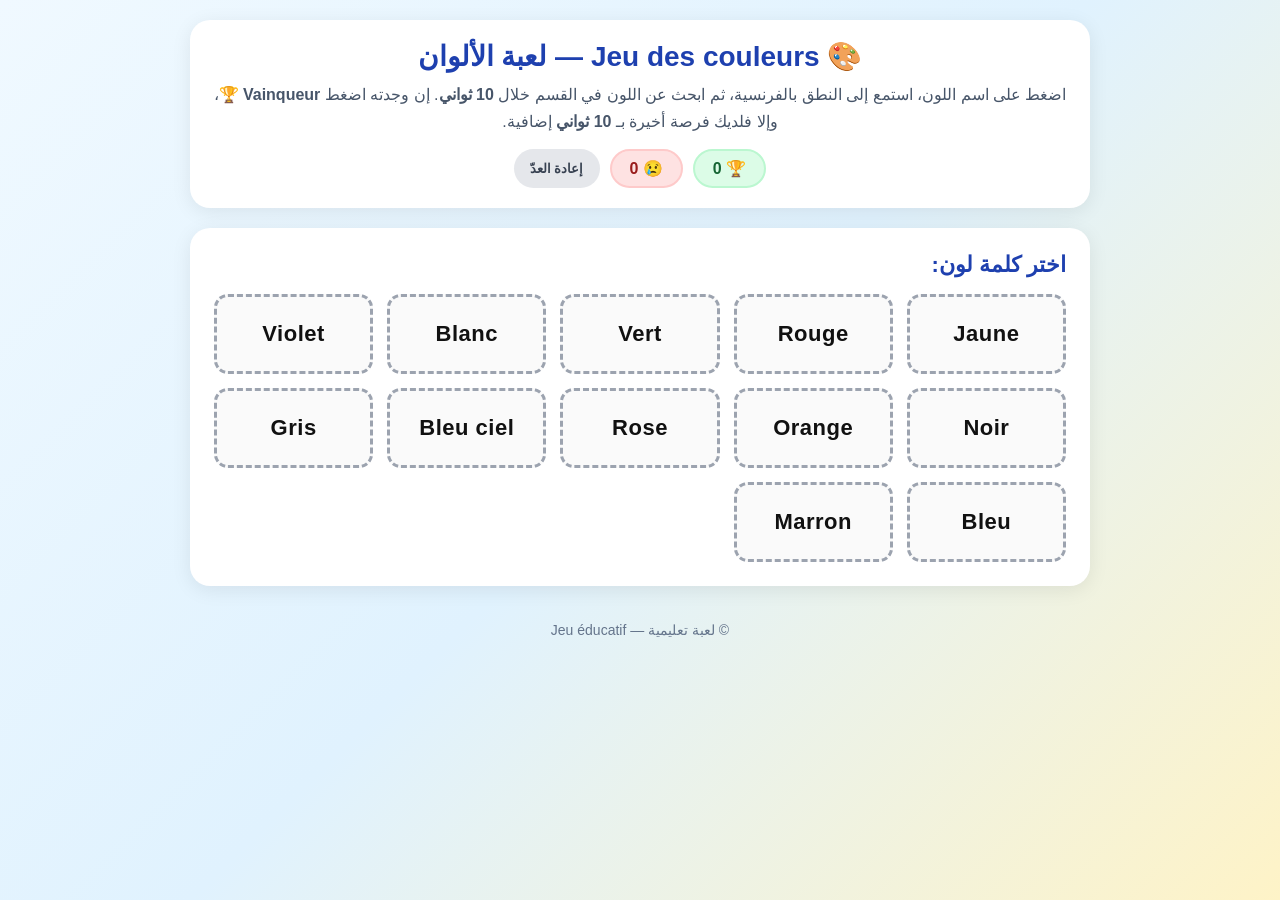
==== color-game.html @ ed0cdc64 "refactor: make color game a standalone single-file app (color-game.html)" ====
<!doctype html>
<html lang="ar" dir="rtl">
<head>
<meta charset="utf-8"/>
<meta name="viewport" content="width=device-width,initial-scale=1"/>
<title>Jeu des couleurs 🎨 لعبة الألوان</title>
<style>
  /* ===== تصميم مستقل بالكامل ===== */
  *{box-sizing:border-box;margin:0;padding:0}
  html,body{height:100%}
  body{
    font-family:"Segoe UI",Tahoma,Arial,sans-serif;
    background:linear-gradient(135deg,#f0f9ff 0%,#e0f2fe 50%,#fef3c7 100%);
    min-height:100vh;color:#111;padding:20px;
  }
  .app{max-width:900px;margin:0 auto}

  header{
    text-align:center;padding:20px;background:#fff;border-radius:20px;
    box-shadow:0 4px 20px rgba(0,0,0,.08);margin-bottom:20px;
  }
  header h1{font-size:28px;color:#1e40af;margin-bottom:8px}
  header p{color:#475569;font-size:16px;line-height:1.7}

  /* شريط النقاط */
  .score-bar{
    display:flex;gap:10px;justify-content:center;flex-wrap:wrap;margin-top:14px;
  }
  .pill{
    padding:8px 18px;border-radius:999px;font-weight:800;font-size:16px;
    border:2px solid transparent;
  }
  .pill.win{background:#dcfce7;color:#166534;border-color:#bbf7d0}
  .pill.lose{background:#fee2e2;color:#991b1b;border-color:#fecaca}
  .btn-reset{
    background:#e5e7eb;border:0;padding:8px 16px;border-radius:999px;
    font-weight:700;cursor:pointer;color:#374151;
  }
  .btn-reset:hover{background:#d1d5db}

  /* شبكة الألوان - أسماء فقط */
  .card{
    background:#fff;border-radius:20px;padding:24px;
    box-shadow:0 4px 20px rgba(0,0,0,.08);
  }
  .card h2{color:#1e40af;margin-bottom:16px;font-size:22px}

  .colors-grid{
    display:grid;
    grid-template-columns:repeat(auto-fit,minmax(150px,1fr));
    gap:14px;
  }
  .color-btn{
    padding:24px 16px;
    border:3px dashed #9ca3af;
    border-radius:14px;
    background:#fafafa;
    color:#111;
    font-size:22px;font-weight:900;
    cursor:pointer;
    transition:all .2s ease;
    font-family:"Segoe UI",Arial,sans-serif;
    letter-spacing:.5px;
  }
  .color-btn:hover{
    transform:translateY(-3px);
    box-shadow:0 10px 20px rgba(0,0,0,.1);
    border-color:#3b82f6;background:#fff;
  }
  .color-btn:active{transform:translateY(0)}
  .color-btn:disabled{opacity:.4;cursor:not-allowed;transform:none}

  /* ===== النافذة المنبثقة ===== */
  .overlay{
    position:fixed;inset:0;background:rgba(0,0,0,.6);
    display:none;align-items:center;justify-content:center;
    z-index:100;padding:16px;animation:fadeIn .2s ease;
  }
  .overlay.show{display:flex}
  @keyframes fadeIn{from{opacity:0}to{opacity:1}}

  .modal{
    background:#fff;border-radius:22px;width:min(480px,100%);
    padding:24px;box-shadow:0 20px 60px rgba(0,0,0,.35);
    text-align:center;animation:pop .25s ease;
  }
  @keyframes pop{from{transform:scale(.85);opacity:0}to{transform:scale(1);opacity:1}}

  .modal-head{display:flex;justify-content:space-between;align-items:flex-start;margin-bottom:6px}
  .modal-head .small{color:#6b7280;font-size:14px;font-weight:700;text-align:start}
  .current-color{font-size:36px;font-weight:900;color:#111;margin-top:4px;text-align:start}
  .close{
    border:0;background:#f3f4f6;width:38px;height:38px;border-radius:12px;
    font-size:22px;cursor:pointer;color:#374151;
  }
  .close:hover{background:#e5e7eb}

  /* دائرة المؤقّت */
  .timer-wrap{position:relative;width:200px;height:200px;margin:18px auto}
  .timer-svg{width:100%;height:100%;transform:rotate(-90deg)}
  .timer-bg{fill:none;stroke:#e5e7eb;stroke-width:10}
  .timer-fg{
    fill:none;stroke:#16a34a;stroke-width:10;stroke-linecap:round;
    stroke-dasharray:339.292;stroke-dashoffset:0;
    transition:stroke-dashoffset 1s linear,stroke .3s;
  }
  .timer-fg.warning{stroke:#f59e0b}
  .timer-fg.danger{stroke:#dc2626}
  .timer-text{
    position:absolute;inset:0;display:flex;align-items:center;justify-content:center;
    font-size:64px;font-weight:900;color:#111;
  }

  .btn{
    border:0;border-radius:12px;padding:14px 22px;font-size:17px;font-weight:800;
    cursor:pointer;transition:all .15s;font-family:inherit;
  }
  .btn.win-btn{background:#16a34a;color:#fff}
  .btn.win-btn:hover{background:#15803d}
  .btn.secondary{background:#e5e7eb;color:#374151}
  .btn.secondary:hover{background:#d1d5db}
  .btn.bonus{background:#f59e0b;color:#fff}
  .btn.bonus:hover{background:#d97706}

  .modal-actions{display:flex;gap:10px;justify-content:center;flex-wrap:wrap;margin-top:12px}
  .hidden{display:none !important}

  .second-chance{
    background:#fff7ed;border:3px solid #fed7aa;border-radius:16px;
    padding:20px;margin-top:14px;
  }
  .cry{font-size:72px;line-height:1;animation:shake .6s ease infinite}
  @keyframes shake{0%,100%{transform:translateX(0)}25%{transform:translateX(-5px)}75%{transform:translateX(5px)}}
  .second-chance p{font-weight:800;color:#9a3412;margin:10px 0 14px;font-size:17px}

  .win-screen{
    background:#f0fdf4;border:3px solid #bbf7d0;border-radius:16px;
    padding:20px;margin-top:14px;
  }
  .trophy{font-size:80px;line-height:1;animation:bounce .8s ease infinite alternate}
  @keyframes bounce{to{transform:translateY(-10px) rotate(-5deg)}}
  .win-screen p{font-weight:800;color:#166534;font-size:22px;margin:10px 0 14px}

  footer{text-align:center;color:#64748b;margin-top:20px;padding:16px;font-size:14px}

  @media (max-width:480px){
    .color-btn{font-size:18px;padding:20px 10px}
    .timer-wrap{width:160px;height:160px}
    .timer-text{font-size:48px}
    header h1{font-size:22px}
    .current-color{font-size:28px}
  }
</style>
</head>
<body>
<div class="app">

  <header>
    <h1>🎨 Jeu des couleurs — لعبة الألوان</h1>
    <p>اضغط على اسم اللون، استمع إلى النطق بالفرنسية، ثم ابحث عن اللون في القسم خلال <strong>10 ثواني</strong>.
       إن وجدته اضغط <strong>Vainqueur</strong> 🏆، وإلا فلديك فرصة أخيرة بـ <strong>10 ثواني</strong> إضافية.</p>
    <div class="score-bar">
      <span class="pill win">🏆 <span id="scoreWin">0</span></span>
      <span class="pill lose">😢 <span id="scoreLose">0</span></span>
      <button class="btn-reset" onclick="resetScore()">إعادة العدّ</button>
    </div>
  </header>

  <div class="card">
    <h2>اختر كلمة لون:</h2>
    <div class="colors-grid" id="colorsGrid"></div>
  </div>

  <footer>© لعبة تعليمية — Jeu éducatif</footer>
</div>

<!-- النافذة المنبثقة -->
<div class="overlay" id="overlay">
  <div class="modal">
    <div class="modal-head">
      <div>
        <div class="small">ابحث عن اللون:</div>
        <div class="current-color" id="currentColor">—</div>
      </div>
      <button class="close" onclick="closeGame()">×</button>
    </div>

    <div class="timer-wrap">
      <svg viewBox="0 0 120 120" class="timer-svg">
        <circle cx="60" cy="60" r="54" class="timer-bg"></circle>
        <circle cx="60" cy="60" r="54" class="timer-fg" id="timerFg"></circle>
      </svg>
      <div class="timer-text" id="timerText">10</div>
    </div>

    <div class="modal-actions" id="mainActions">
      <button class="btn win-btn" onclick="declareWin()">🏆 Vainqueur</button>
      <button class="btn secondary" onclick="speakCurrent()">🔊 Répéter</button>
    </div>

    <div class="second-chance hidden" id="secondChance">
      <div class="cry">😢</div>
      <p>انتهى الوقت! هل تريد <strong>10 ثواني</strong> إضافية؟</p>
      <div class="modal-actions">
        <button class="btn bonus" onclick="giveBonusTime()">⏱️ +10 ثواني</button>
        <button class="btn secondary" onclick="closeGame()">استسلام</button>
      </div>
    </div>

    <div class="win-screen hidden" id="winScreen">
      <div class="trophy">🏆</div>
      <p>Bravo ! أحسنت!</p>
      <button class="btn win-btn" onclick="closeGame()">متابعة</button>
    </div>
  </div>
</div>

<script>
  // ============= قائمة الألوان =============
  const COLORS = [
    "Rouge","Bleu","Jaune","Vert","Orange","Violet",
    "Rose","Noir","Blanc","Marron","Gris","Bleu ciel"
  ];

  const state = {
    current:null,timeLeft:10,timer:null,
    bonusGiven:false,inGame:false,
    score:{win:0,lose:0}
  };

  // ============= الأصوات (بدون ملفات خارجية) =============
  let audioCtx = null;
  function ac(){
    if(!audioCtx) audioCtx = new (window.AudioContext||window.webkitAudioContext)();
    if(audioCtx.state === "suspended") audioCtx.resume();
    return audioCtx;
  }

  function tone(freq,duration=0.2,type="sine",gain=0.2,when=0){
    const ctx=ac();
    const osc=ctx.createOscillator();
    const g=ctx.createGain();
    osc.type=type;osc.frequency.value=freq;
    g.gain.value=gain;
    osc.connect(g).connect(ctx.destination);
    const t=ctx.currentTime+when;
    osc.start(t);
    g.gain.setValueAtTime(gain,t);
    g.gain.exponentialRampToValueAtTime(0.0001,t+duration);
    osc.stop(t+duration+0.02);
  }

  // صوت الفوز: لحن صاعد + تصفيق
  function playWinSound(){
    const notes=[523.25,659.25,783.99,1046.5];
    notes.forEach((f,i)=>tone(f,0.18,"triangle",0.25,i*0.15));
    setTimeout(()=>clapBurst(6),700);
  }

  function clapBurst(count=5){
    const ctx=ac();
    for(let i=0;i<count;i++){
      setTimeout(()=>{
        const bs=ctx.sampleRate*0.08;
        const buf=ctx.createBuffer(1,bs,ctx.sampleRate);
        const data=buf.getChannelData(0);
        for(let j=0;j<bs;j++) data[j]=(Math.random()*2-1)*(1-j/bs);
        const src=ctx.createBufferSource();src.buffer=buf;
        const g=ctx.createGain();g.gain.value=0.35;
        const fl=ctx.createBiquadFilter();
        fl.type="bandpass";fl.frequency.value=2000;
        src.connect(fl).connect(g).connect(ctx.destination);
        src.start();
      },i*110);
    }
  }

  // صوت البكاء
  function playCrySound(){
    const ctx=ac();
    const osc=ctx.createOscillator();
    const g=ctx.createGain();
    const lfo=ctx.createOscillator();
    const lfoGain=ctx.createGain();
    osc.type="sine";osc.frequency.value=420;
    lfo.frequency.value=5;lfoGain.gain.value=60;
    lfo.connect(lfoGain).connect(osc.frequency);
    g.gain.value=0.3;
    osc.connect(g).connect(ctx.destination);
    const t=ctx.currentTime;
    osc.start(t);lfo.start(t);
    osc.frequency.setValueAtTime(500,t);
    osc.frequency.linearRampToValueAtTime(220,t+1.4);
    g.gain.setValueAtTime(0.35,t);
    g.gain.exponentialRampToValueAtTime(0.0001,t+1.6);
    osc.stop(t+1.7);lfo.stop(t+1.7);
  }

  function tickSound(){tone(900,0.05,"square",0.1)}

  // نطق بالفرنسية
  function speakFrench(text){
    if(!("speechSynthesis" in window)) return;
    try{
      window.speechSynthesis.cancel();
      const u=new SpeechSynthesisUtterance(text);
      u.lang="fr-FR";u.rate=0.9;u.pitch=1.05;
      const voices=window.speechSynthesis.getVoices();
      const fr=voices.find(v=>v.lang&&v.lang.toLowerCase().startsWith("fr"));
      if(fr) u.voice=fr;
      window.speechSynthesis.speak(u);
    }catch(e){console.warn(e)}
  }

  if("speechSynthesis" in window){
    window.speechSynthesis.onvoiceschanged=()=>{};
  }

  // ============= بناء الشبكة =============
  function buildGrid(){
    const grid=document.getElementById("colorsGrid");
    grid.innerHTML="";
    const shuffled=[...COLORS].sort(()=>Math.random()-0.5);
    shuffled.forEach(name=>{
      const btn=document.createElement("button");
      btn.className="color-btn";
      btn.textContent=name;
      btn.addEventListener("click",()=>startChallenge(name));
      grid.appendChild(btn);
    });
  }

  // ============= التحدي =============
  function startChallenge(colorName){
    if(state.inGame) return;
    ac(); // تفعيل السياق الصوتي
    state.inGame=true;
    state.current=colorName;
    state.bonusGiven=false;

    document.getElementById("currentColor").textContent=colorName;
    document.getElementById("overlay").classList.add("show");
    document.getElementById("secondChance").classList.add("hidden");
    document.getElementById("winScreen").classList.add("hidden");
    document.getElementById("mainActions").classList.remove("hidden");

    speakFrench(colorName);
    setTimeout(()=>startTimer(10),400);
  }

  function startTimer(seconds){
    clearInterval(state.timer);
    state.timeLeft=seconds;
    updateTimerUI(seconds,seconds);
    state.timer=setInterval(()=>{
      state.timeLeft--;
      updateTimerUI(state.timeLeft,seconds);
      if(state.timeLeft<=3&&state.timeLeft>0) tickSound();
      if(state.timeLeft<=0){
        clearInterval(state.timer);
        onTimeUp();
      }
    },1000);
  }

  function updateTimerUI(left,total){
    const fg=document.getElementById("timerFg");
    const txt=document.getElementById("timerText");
    const CIRC=2*Math.PI*54;
    const ratio=Math.max(0,left/total);
    fg.style.strokeDashoffset=(CIRC*(1-ratio)).toFixed(2);
    fg.classList.remove("warning","danger");
    if(ratio<=0.33) fg.classList.add("danger");
    else if(ratio<=0.66) fg.classList.add("warning");
    txt.textContent=Math.max(0,left);
  }

  function onTimeUp(){
    if(!state.bonusGiven){
      playCrySound();
      document.getElementById("mainActions").classList.add("hidden");
      document.getElementById("secondChance").classList.remove("hidden");
    }else{
      state.score.lose++;
      saveScore();renderScore();
      playCrySound();
      setTimeout(()=>closeGame(),1800);
    }
  }

  function giveBonusTime(){
    state.bonusGiven=true;
    document.getElementById("secondChance").classList.add("hidden");
    document.getElementById("mainActions").classList.remove("hidden");
    speakFrench(state.current);
    setTimeout(()=>startTimer(10),300);
  }

  function declareWin(){
    if(!state.inGame) return;
    clearInterval(state.timer);
    state.score.win++;
    saveScore();renderScore();

    document.getElementById("mainActions").classList.add("hidden");
    document.getElementById("secondChance").classList.add("hidden");
    document.getElementById("winScreen").classList.remove("hidden");

    playWinSound();
    setTimeout(()=>speakFrench("Bravo ! Tu as gagné !"),500);
  }

  function speakCurrent(){
    if(state.current) speakFrench(state.current);
  }

  function closeGame(){
    clearInterval(state.timer);
    state.inGame=false;state.current=null;
    document.getElementById("overlay").classList.remove("show");
    if("speechSynthesis" in window) window.speechSynthesis.cancel();
  }

  // ============= النقاط =============
  function saveScore(){
    try{localStorage.setItem("colorGameScore",JSON.stringify(state.score))}catch(e){}
  }
  function loadScore(){
    try{
      const s=JSON.parse(localStorage.getItem("colorGameScore")||"{}");
      state.score.win=s.win||0;
      state.score.lose=s.lose||0;
    }catch(e){}
  }
  function renderScore(){
    document.getElementById("scoreWin").textContent=state.score.win;
    document.getElementById("scoreLose").textContent=state.score.lose;
  }
  function resetScore(){
    state.score={win:0,lose:0};
    saveScore();renderScore();
  }

  // ============= بدء التشغيل =============
  document.addEventListener("DOMContentLoaded",()=>{
    buildGrid();
    loadScore();
    renderScore();
  });
</script>
</body>
</html>
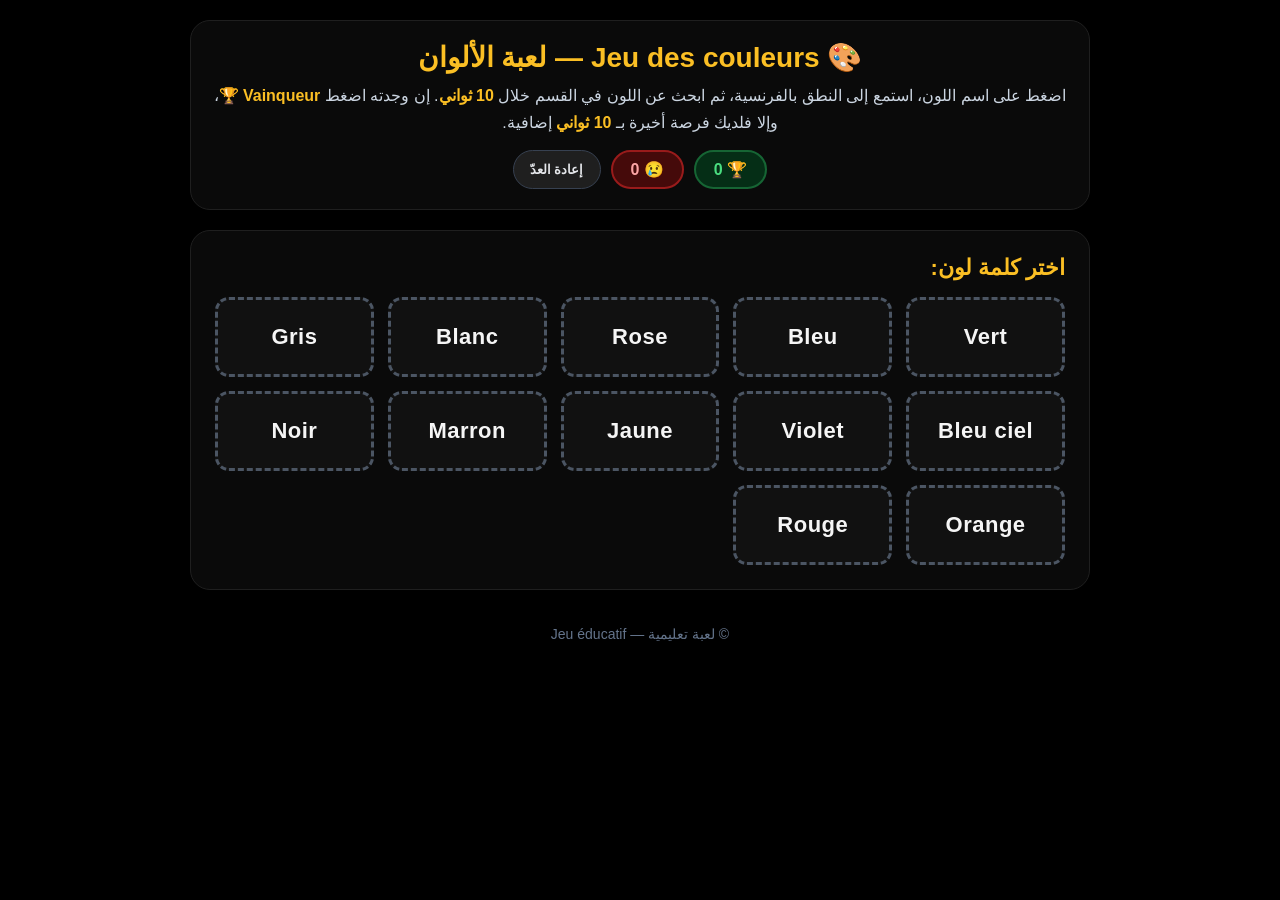
==== commit 95c2c14d: "feat: dark theme + French countdown voice (10 to 0)" ====
--- a/color-game.html
+++ b/color-game.html
@@ -10,17 +10,18 @@
   html,body{height:100%}
   body{
     font-family:"Segoe UI",Tahoma,Arial,sans-serif;
-    background:linear-gradient(135deg,#f0f9ff 0%,#e0f2fe 50%,#fef3c7 100%);
-    min-height:100vh;color:#111;padding:20px;
+    background:#000;
+    min-height:100vh;color:#f5f5f5;padding:20px;
   }
   .app{max-width:900px;margin:0 auto}
 
   header{
-    text-align:center;padding:20px;background:#fff;border-radius:20px;
-    box-shadow:0 4px 20px rgba(0,0,0,.08);margin-bottom:20px;
-  }
-  header h1{font-size:28px;color:#1e40af;margin-bottom:8px}
-  header p{color:#475569;font-size:16px;line-height:1.7}
+    text-align:center;padding:20px;background:#0a0a0a;border:1px solid #1f1f1f;
+    border-radius:20px;margin-bottom:20px;
+  }
+  header h1{font-size:28px;color:#fbbf24;margin-bottom:8px}
+  header p{color:#cbd5e1;font-size:16px;line-height:1.7}
+  header p strong{color:#fbbf24}
 
   /* شريط النقاط */
   .score-bar{
@@ -28,22 +29,21 @@
   }
   .pill{
     padding:8px 18px;border-radius:999px;font-weight:800;font-size:16px;
-    border:2px solid transparent;
-  }
-  .pill.win{background:#dcfce7;color:#166534;border-color:#bbf7d0}
-  .pill.lose{background:#fee2e2;color:#991b1b;border-color:#fecaca}
+    border:2px solid transparent;background:#0a0a0a;
+  }
+  .pill.win{background:#052e16;color:#4ade80;border-color:#166534}
+  .pill.lose{background:#450a0a;color:#fca5a5;border-color:#991b1b}
   .btn-reset{
-    background:#e5e7eb;border:0;padding:8px 16px;border-radius:999px;
-    font-weight:700;cursor:pointer;color:#374151;
-  }
-  .btn-reset:hover{background:#d1d5db}
+    background:#1f1f1f;border:1px solid #374151;padding:8px 16px;border-radius:999px;
+    font-weight:700;cursor:pointer;color:#e5e7eb;
+  }
+  .btn-reset:hover{background:#2a2a2a}
 
   /* شبكة الألوان - أسماء فقط */
   .card{
-    background:#fff;border-radius:20px;padding:24px;
-    box-shadow:0 4px 20px rgba(0,0,0,.08);
-  }
-  .card h2{color:#1e40af;margin-bottom:16px;font-size:22px}
+    background:#0a0a0a;border:1px solid #1f1f1f;border-radius:20px;padding:24px;
+  }
+  .card h2{color:#fbbf24;margin-bottom:16px;font-size:22px}
 
   .colors-grid{
     display:grid;
@@ -52,10 +52,10 @@
   }
   .color-btn{
     padding:24px 16px;
-    border:3px dashed #9ca3af;
+    border:3px dashed #4b5563;
     border-radius:14px;
-    background:#fafafa;
-    color:#111;
+    background:#111;
+    color:#f5f5f5;
     font-size:22px;font-weight:900;
     cursor:pointer;
     transition:all .2s ease;
@@ -64,15 +64,14 @@
   }
   .color-btn:hover{
     transform:translateY(-3px);
-    box-shadow:0 10px 20px rgba(0,0,0,.1);
-    border-color:#3b82f6;background:#fff;
+    border-color:#fbbf24;background:#1a1a1a;color:#fbbf24;
   }
   .color-btn:active{transform:translateY(0)}
   .color-btn:disabled{opacity:.4;cursor:not-allowed;transform:none}
 
   /* ===== النافذة المنبثقة ===== */
   .overlay{
-    position:fixed;inset:0;background:rgba(0,0,0,.6);
+    position:fixed;inset:0;background:rgba(0,0,0,.85);
     display:none;align-items:center;justify-content:center;
     z-index:100;padding:16px;animation:fadeIn .2s ease;
   }
@@ -80,36 +79,44 @@
   @keyframes fadeIn{from{opacity:0}to{opacity:1}}
 
   .modal{
-    background:#fff;border-radius:22px;width:min(480px,100%);
-    padding:24px;box-shadow:0 20px 60px rgba(0,0,0,.35);
+    background:#0a0a0a;border:1px solid #1f1f1f;border-radius:22px;width:min(480px,100%);
+    padding:24px;box-shadow:0 20px 60px rgba(0,0,0,.8);
     text-align:center;animation:pop .25s ease;
   }
   @keyframes pop{from{transform:scale(.85);opacity:0}to{transform:scale(1);opacity:1}}
 
   .modal-head{display:flex;justify-content:space-between;align-items:flex-start;margin-bottom:6px}
-  .modal-head .small{color:#6b7280;font-size:14px;font-weight:700;text-align:start}
-  .current-color{font-size:36px;font-weight:900;color:#111;margin-top:4px;text-align:start}
+  .modal-head .small{color:#9ca3af;font-size:14px;font-weight:700;text-align:start}
+  .current-color{font-size:36px;font-weight:900;color:#fbbf24;margin-top:4px;text-align:start}
   .close{
-    border:0;background:#f3f4f6;width:38px;height:38px;border-radius:12px;
-    font-size:22px;cursor:pointer;color:#374151;
-  }
-  .close:hover{background:#e5e7eb}
+    border:0;background:#1f1f1f;color:#e5e7eb;width:38px;height:38px;border-radius:12px;
+    font-size:22px;cursor:pointer;
+  }
+  .close:hover{background:#2a2a2a}
 
   /* دائرة المؤقّت */
   .timer-wrap{position:relative;width:200px;height:200px;margin:18px auto}
   .timer-svg{width:100%;height:100%;transform:rotate(-90deg)}
-  .timer-bg{fill:none;stroke:#e5e7eb;stroke-width:10}
+  .timer-bg{fill:none;stroke:#1f1f1f;stroke-width:10}
   .timer-fg{
-    fill:none;stroke:#16a34a;stroke-width:10;stroke-linecap:round;
+    fill:none;stroke:#22c55e;stroke-width:10;stroke-linecap:round;
     stroke-dasharray:339.292;stroke-dashoffset:0;
     transition:stroke-dashoffset 1s linear,stroke .3s;
   }
   .timer-fg.warning{stroke:#f59e0b}
-  .timer-fg.danger{stroke:#dc2626}
+  .timer-fg.danger{stroke:#ef4444}
   .timer-text{
     position:absolute;inset:0;display:flex;align-items:center;justify-content:center;
-    font-size:64px;font-weight:900;color:#111;
-  }
+    font-size:64px;font-weight:900;color:#f5f5f5;
+    transition:color .3s, transform .2s;
+  }
+  .timer-text.pulse{animation:numPulse .5s ease}
+  @keyframes numPulse{
+    0%{transform:scale(1)}
+    50%{transform:scale(1.25);color:#fbbf24}
+    100%{transform:scale(1)}
+  }
+  .timer-text.danger-num{color:#ef4444}
 
   .btn{
     border:0;border-radius:12px;padding:14px 22px;font-size:17px;font-weight:800;
@@ -117,29 +124,29 @@
   }
   .btn.win-btn{background:#16a34a;color:#fff}
   .btn.win-btn:hover{background:#15803d}
-  .btn.secondary{background:#e5e7eb;color:#374151}
-  .btn.secondary:hover{background:#d1d5db}
-  .btn.bonus{background:#f59e0b;color:#fff}
+  .btn.secondary{background:#1f1f1f;color:#e5e7eb;border:1px solid #374151}
+  .btn.secondary:hover{background:#2a2a2a}
+  .btn.bonus{background:#f59e0b;color:#111}
   .btn.bonus:hover{background:#d97706}
 
   .modal-actions{display:flex;gap:10px;justify-content:center;flex-wrap:wrap;margin-top:12px}
   .hidden{display:none !important}
 
   .second-chance{
-    background:#fff7ed;border:3px solid #fed7aa;border-radius:16px;
+    background:#1c1917;border:3px solid #78350f;border-radius:16px;
     padding:20px;margin-top:14px;
   }
   .cry{font-size:72px;line-height:1;animation:shake .6s ease infinite}
   @keyframes shake{0%,100%{transform:translateX(0)}25%{transform:translateX(-5px)}75%{transform:translateX(5px)}}
-  .second-chance p{font-weight:800;color:#9a3412;margin:10px 0 14px;font-size:17px}
+  .second-chance p{font-weight:800;color:#fdba74;margin:10px 0 14px;font-size:17px}
 
   .win-screen{
-    background:#f0fdf4;border:3px solid #bbf7d0;border-radius:16px;
+    background:#052e16;border:3px solid #166534;border-radius:16px;
     padding:20px;margin-top:14px;
   }
   .trophy{font-size:80px;line-height:1;animation:bounce .8s ease infinite alternate}
   @keyframes bounce{to{transform:translateY(-10px) rotate(-5deg)}}
-  .win-screen p{font-weight:800;color:#166534;font-size:22px;margin:10px 0 14px}
+  .win-screen p{font-weight:800;color:#4ade80;font-size:22px;margin:10px 0 14px}
 
   footer{text-align:center;color:#64748b;margin-top:20px;padding:16px;font-size:14px}
 
@@ -299,12 +306,32 @@
   function tickSound(){tone(900,0.05,"square",0.1)}
 
   // نطق بالفرنسية
-  function speakFrench(text){
+  function speakFrench(text,opts={}){
     if(!("speechSynthesis" in window)) return;
     try{
       window.speechSynthesis.cancel();
       const u=new SpeechSynthesisUtterance(text);
-      u.lang="fr-FR";u.rate=0.9;u.pitch=1.05;
+      u.lang="fr-FR";
+      u.rate=opts.rate||0.9;
+      u.pitch=opts.pitch||1.05;
+      u.volume=opts.volume||1;
+      const voices=window.speechSynthesis.getVoices();
+      const fr=voices.find(v=>v.lang&&v.lang.toLowerCase().startsWith("fr"));
+      if(fr) u.voice=fr;
+      window.speechSynthesis.speak(u);
+    }catch(e){console.warn(e)}
+  }
+
+  // نطق رقم بالفرنسية (للعد التنازلي) - أسرع قليلاً وبدون قطع
+  function speakNumberFr(n){
+    if(!("speechSynthesis" in window)) return;
+    try{
+      // لا نستعمل cancel لكي لا نوقف النطق الجاري
+      const u=new SpeechSynthesisUtterance(String(n));
+      u.lang="fr-FR";
+      u.rate=1.1;
+      u.pitch=1.2;
+      u.volume=1;
       const voices=window.speechSynthesis.getVoices();
       const fr=voices.find(v=>v.lang&&v.lang.toLowerCase().startsWith("fr"));
       if(fr) u.voice=fr;
@@ -352,13 +379,20 @@
     clearInterval(state.timer);
     state.timeLeft=seconds;
     updateTimerUI(seconds,seconds);
+    // ننطق الرقم الأول (10) بعد نطق اللون
+    setTimeout(()=>speakNumberFr(seconds),900);
+
     state.timer=setInterval(()=>{
       state.timeLeft--;
       updateTimerUI(state.timeLeft,seconds);
+      // نطق كل رقم من 10 حتى 0 بالفرنسية
+      if(state.timeLeft>=0) speakNumberFr(state.timeLeft);
+      // صوت تِك خفيف في آخر 3 ثواني
       if(state.timeLeft<=3&&state.timeLeft>0) tickSound();
       if(state.timeLeft<=0){
         clearInterval(state.timer);
-        onTimeUp();
+        // ننتظر قليلاً حتى ينتهي نطق "zéro"
+        setTimeout(()=>onTimeUp(),700);
       }
     },1000);
   }
@@ -370,9 +404,17 @@
     const ratio=Math.max(0,left/total);
     fg.style.strokeDashoffset=(CIRC*(1-ratio)).toFixed(2);
     fg.classList.remove("warning","danger");
-    if(ratio<=0.33) fg.classList.add("danger");
+    txt.classList.remove("danger-num");
+    if(ratio<=0.33){
+      fg.classList.add("danger");
+      txt.classList.add("danger-num");
+    }
     else if(ratio<=0.66) fg.classList.add("warning");
     txt.textContent=Math.max(0,left);
+    // نبضة بصرية مع كل رقم للإثارة
+    txt.classList.remove("pulse");
+    void txt.offsetWidth; // إعادة تشغيل الأنيميشن
+    txt.classList.add("pulse");
   }
 
   function onTimeUp(){
